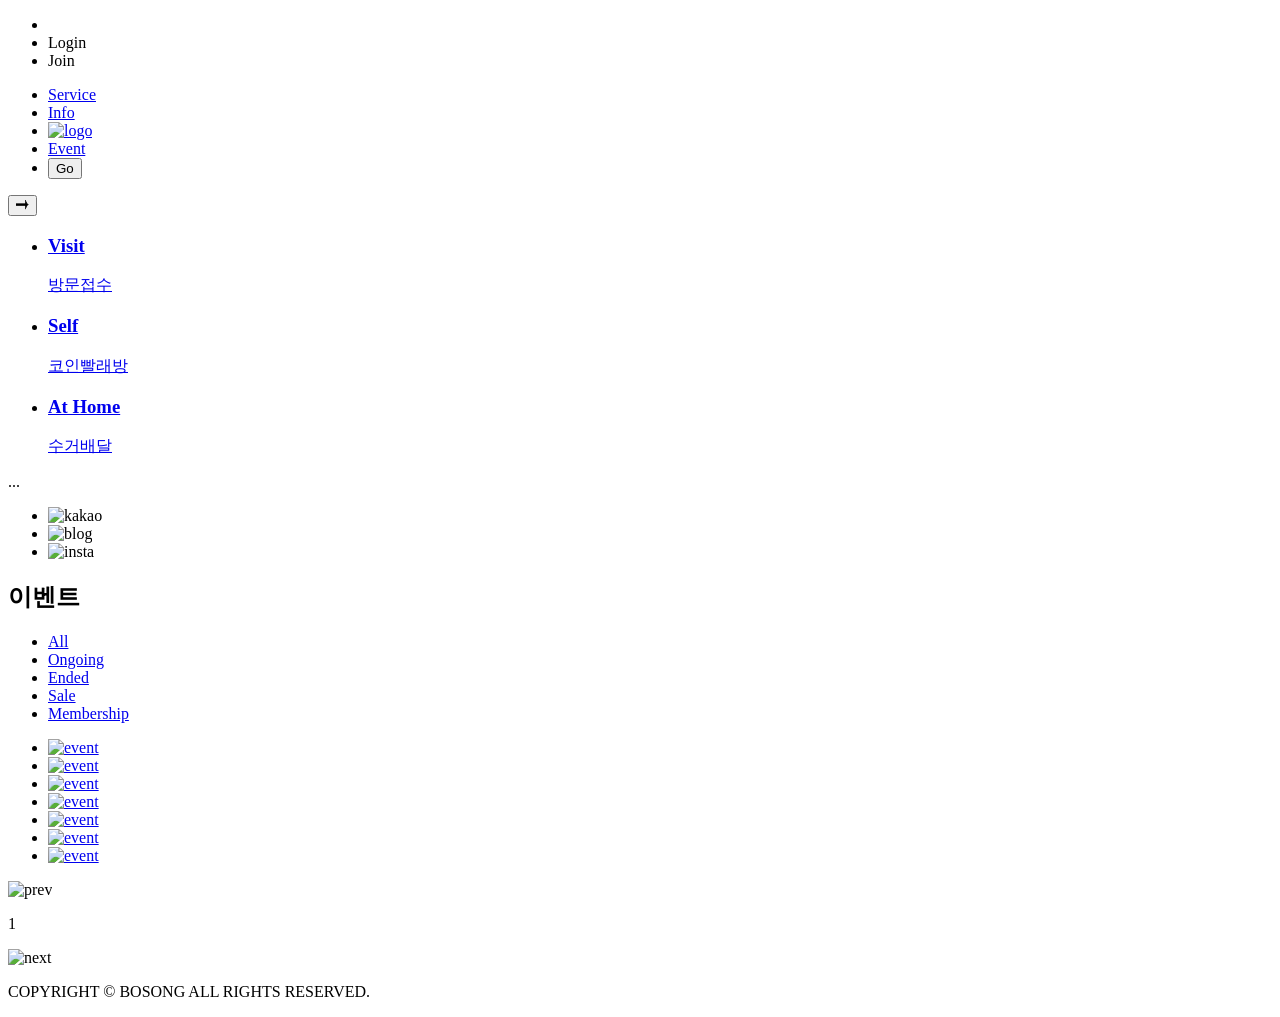
==== event.html @ 14710d62 "Add files via upload" ====
<!DOCTYPE html>
<html lang="ko">
  <head>
    <meta charset="UTF-8" />
    <meta name="viewport" content="width=device-width, initial-scale=1.0" />
    <title>info</title>

    <!-- font -->
    <!-- font-family: "Bricolage Grotesque", sans-serif; -->
    <link rel="preconnect" href="https://fonts.googleapis.com" />
    <link rel="preconnect" href="https://fonts.gstatic.com" crossorigin />
    <link
      href="https://fonts.googleapis.com/css2?family=Bricolage+Grotesque:opsz,wght@12..96,200..800&display=swap"
      rel="stylesheet"
    />

    <!-- font-family: "Pretendard Variable", Pretendard, -apple-system, BlinkMacSystemFont, system-ui, Roboto, "Helvetica Neue", "Segoe UI", "Apple SD Gothic Neo", "Noto Sans KR", "Malgun Gothic", "Apple Color Emoji", "Segoe UI Emoji", "Segoe UI Symbol", sans-serif; -->
    <link rel="stylesheet" href="https://cdn.jsdelivr.net/gh/orioncactus/pretendard@v1.3.9/dist/web/static/pretendard.min.css">


    <!-- Link Swiper's CSS -->
    <link
      rel="stylesheet"
      href="https://cdn.jsdelivr.net/npm/swiper@12/swiper-bundle.min.css"
    />

    <!-- css -->
    <link rel="stylesheet" href="css/reset.css" />
    <link rel="stylesheet" href="css/layout.css" />
    <link rel="stylesheet" href="css/common.css" />
    <link rel="stylesheet" href="css/components.css" />
    <link rel="stylesheet" href="css/header.css" />
    <link rel="stylesheet" href="css/footer.css" />

    <link rel="stylesheet" href="css/pages/event.css" />
  </head>

  <body style="cursor: none">
    <div class="cursor"></div>

    <div id="wrap">
      <div id="header">
        <div class="inner_header">
          <ul class="util">
            <li><a></a></li>
            <li><a>Login</a></li>
            <li><a>Join</a></li>
          </ul>

          <div class="nav">
            <ul class="gnb">
              <li><a href="./service.html">Service</a></li>
              <li><a href="./info.html">Info</a></li>
              <li>
                <a href="./index.html">
                  <div class="logo_wrap">
                    <img src="./images/logo.png" alt="logo" />
                  </div>
                </a>
              </li>
              <li class="active"><a href="./event.html">Event</a></li>
              <li class="quick_go"><button class="open_btn">Go</button></li>
            </ul>
          </div>
        </div>
      </div>

      <div class="modal">
        <div class="modal_btn">
          <button class="close_btn">➝</button>
        </div>

        <div class="modal_section inner_section">
          <ul class="quick_menu">
            <li data-cursor="hover">
              <a href="./service.html?tab=0">
                <h3>Visit</h3>
                <p>방문접수</p>
              </a>
            </li>
            <li data-cursor="hover">
              <a href="./service.html?tab=1">
                <h3>Self</h3>
                <p>코인빨래방</p>
              </a>
            </li>
            <li data-cursor="hover">
              <a href="./service.html?tab=2">
                <h3>At Home</h3>
                <p>수거배달</p>
              </a>
            </li>
          </ul>
        </div>
      </div>

      <div class="floating" data-cursor="hover">
        <div class="fab">
          <div class="fab_main"><p>...</p></div>

          <ul class="fab_menu">
            <li><img src="./images/kakao.svg" alt="kakao" /></li>
            <li><img src="./images/blog.svg" alt="blog" /></li>
            <li><img src="./images/insta.svg" alt="insta" /></li>
          </ul>
        </div>
      </div>

      <div id="section_title">
        <h2 class="text_line" data-text="이벤트">이벤트</h2>
      </div>

      <div id="tab" class="inner_section">
        <div class="gallery-sec">
          <ul class="filter-wrapper filter_btn">
            <li class="see">
              <a href="#" data-filter="*" class="selected">All</a>
            </li>

            <li>
              <a href="#" data-filter=".on">Ongoing</a>
            </li>

            <li>
              <a href="#" data-filter=".off">Ended</a>
            </li>

            <li>
              <a href="#" data-filter=".sale">Sale</a>
            </li>

            <li>
              <a href="#" data-filter=".membership">Membership</a>
            </li>
          </ul>

          <ul class="event-box-wrapper">
            <!-- event 1 -->
            <li class="event-box on">
              <a href="#">
                <div class="event_img">
                  <img
                    src="./images/event1.png"
                    alt="event"
                    class="fluid-img"
                  />
                </div>
              </a>
            </li>
            <!-- event 2 -->
            <li class="event-box off sale">
              <a href="#">
                <div class="event_img">
                  <img
                    src="./images/event2.png"
                    alt="event"
                    class="fluid-img"
                  />
                </div>
              </a>
            </li>
            <!-- event 3 -->
            <li class="event-box on">
              <a href="#">
                <div class="event_img">
                  <img
                    src="./images/event3.png"
                    alt="event"
                    class="fluid-img"
                  />
                </div>
              </a>
            </li>
            <!-- event 4 -->
            <li class="event-box on sale">
              <a href="#">
                <div class="event_img">
                  <img
                    src="./images/event4.png"
                    alt="event"
                    class="fluid-img"
                  />
                </div>
              </a>
            </li>
            <!-- event 5 -->
            <li class="event-box on sale">
              <a href="#">
                <div class="event_img">
                  <img
                    src="./images/event5.png"
                    alt="event"
                    class="fluid-img"
                  />
                </div>
              </a>
            </li>
            <!-- event 6 -->
            <li class="event-box on membership">
              <a href="#">
                <div class="event_img">
                  <img
                    src="./images/event6.png"
                    alt="event"
                    class="fluid-img"
                  />
                </div>
              </a>
            </li>
            <!-- event 7 -->
            <li class="event-box on sale">
              <a href="#">
                <div class="event_img">
                  <img
                    src="./images/event7.png"
                    alt="event"
                    class="fluid-img"
                  />
                </div>
              </a>
            </li>
          </ul>
        </div>

        <div class="pagenum">
          <img src="./images/prev.svg" alt="prev" data-cursor="hover" />
          <p data-cursor="hover">1</p>
          <img src="./images/next.svg" alt="next" data-cursor="hover" />
        </div>
      </div>

      <div id="footer">
        <div class="inner_footer inner_section">
          <!-- <div class="ft_logo">
          <img src="./images/footer_logo.svg" alt="logo" />
        </div> -->

          <div class="ft_decs">
            <!-- <ul>
            <li>개인정보처리방침</li>
            <li>이용약관</li>
            <li>이메일무단수집거부</li>
          </ul> -->
            <p>
              <!-- 대표 김보송 | 본사 서울특별시 ○○구 ○○로 <br />
            사업자등록번호 123-45-67890 | 고객센터 1234-5678 <br /> -->
              COPYRIGHT © BOSONG ALL RIGHTS RESERVED.
            </p>
          </div>

          <!-- <ul class="ft_sns">
          <li>
            <a href="#">
              <img src="./images/kakao.png" alt="kako" />
            </a>
          </li>
          <li>
            <a href="#"><img src="./images/insta.png" alt="insta" /></a>
          </li>
          <li><a href="#"><img src="./images/blog.png" alt="blog" /></a></li>
        </ul> -->
        </div>
      </div>
    </div>

    <!-- cursor -->
    <script src="js/cursor.js"></script>

    <!-- floating -->
    <script src="js/floating.js"></script>

    <!-- filter -->
    <script src="js/filtertab.js"></script>

    <!-- popup js -->
    <script src="js/popup.js"></script>
  </body>
</html>
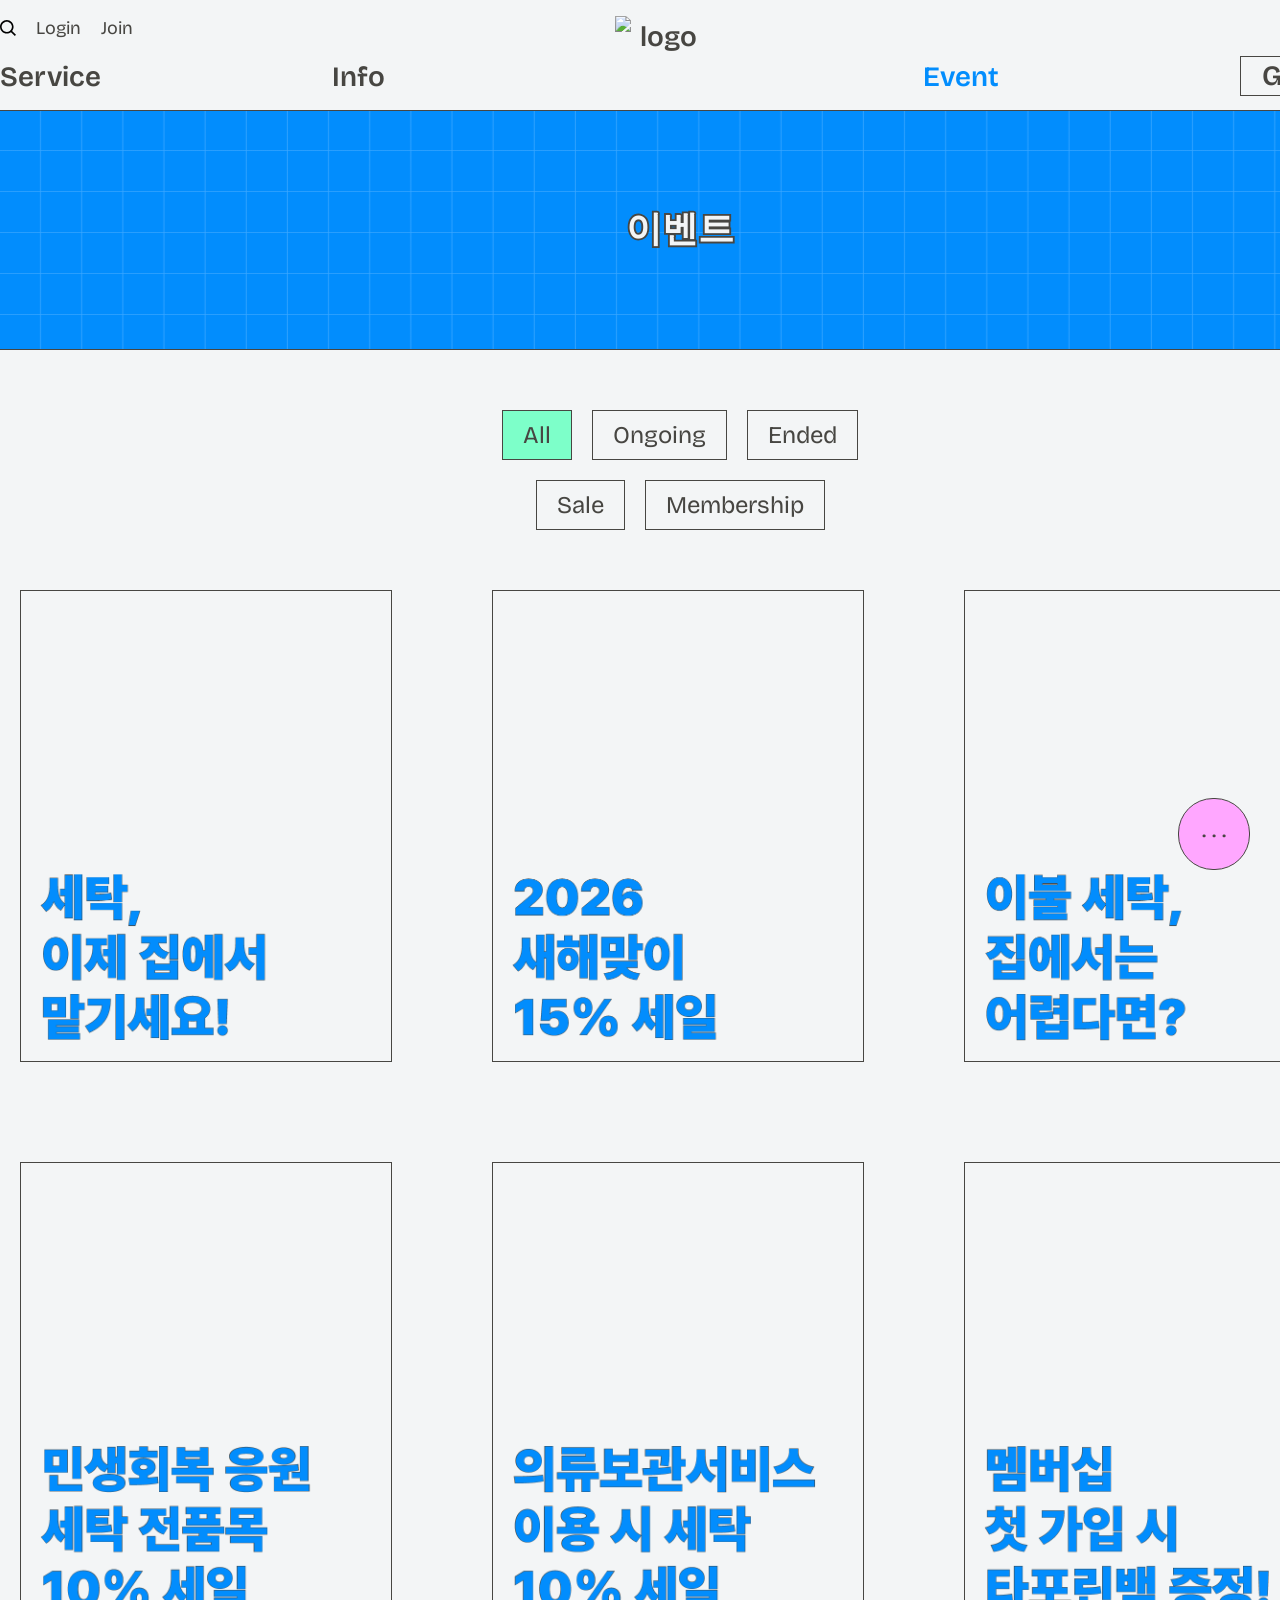
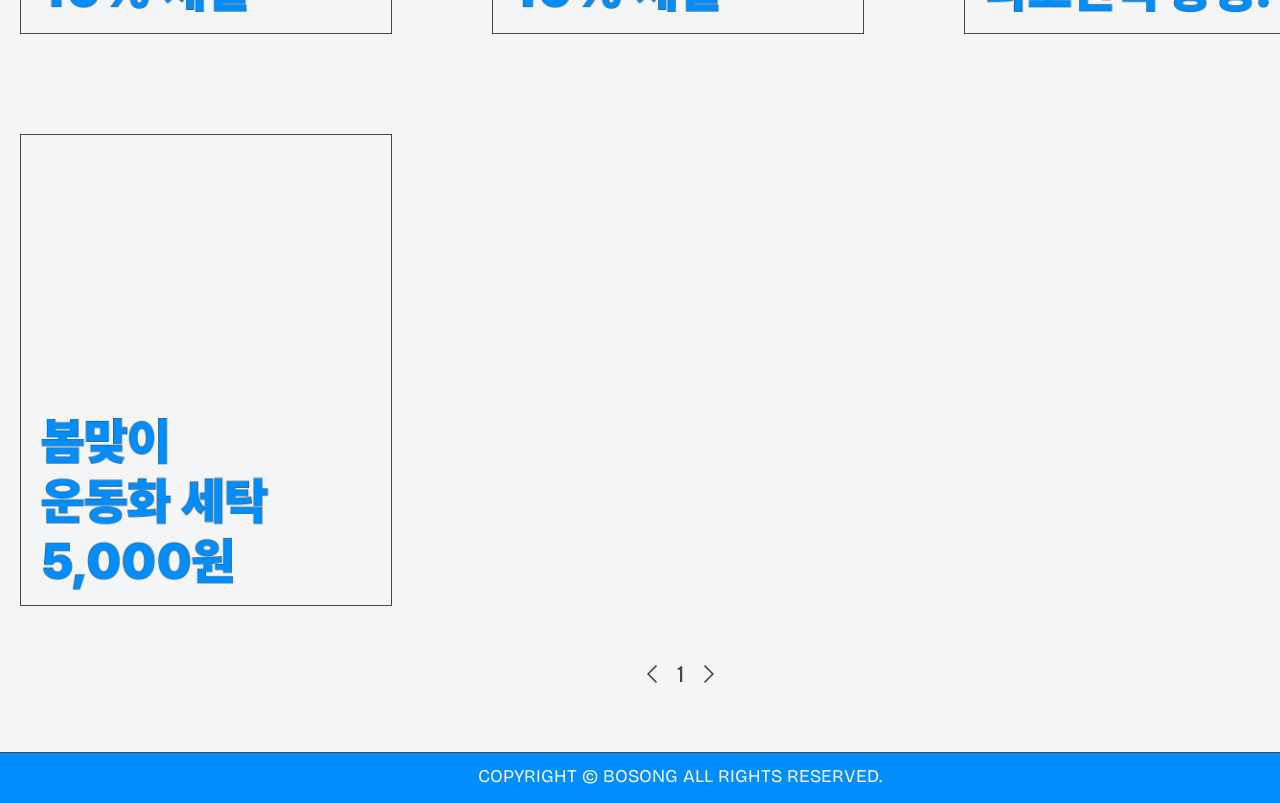
==== commit 3252d051: "Update event.html" ====
--- a/event.html
+++ b/event.html
@@ -2,7 +2,7 @@
 <html lang="ko">
   <head>
     <meta charset="UTF-8" />
-    <meta name="viewport" content="width=device-width, initial-scale=1.0" />
+    <meta name="viewport" content="width=1360" />
     <title>info</title>
 
     <!-- font -->
--- a/css/layout.css
+++ b/css/layout.css
@@ -0,0 +1,5 @@
+.inner_section {
+  width: 1320px;
+  margin: 0 auto;
+  text-align: center;
+}
--- a/css/common.css
+++ b/css/common.css
@@ -0,0 +1,193 @@
+/* 기본 */
+svg {
+  color: #111;
+}
+
+html,
+body {
+  overflow-x: hidden;
+  scrollbar-width: none;
+}
+
+body {
+  font-family: "Bricolage Grotesque", "Pretendard Variable", Pretendard,
+    -apple-system, BlinkMacSystemFont, system-ui, Roboto, "Helvetica Neue",
+    "Segoe UI", "Apple SD Gothic Neo", "Noto Sans KR", "Malgun Gothic",
+    sans-serif;
+
+  font-size: 24px;
+  font-weight: 400;
+  line-height: 1.5;
+  color: #474642;
+
+  background-color: #f3f5f6;
+
+  cursor: none !important;
+}
+
+#wrap {
+  min-width: 1360px;
+}
+
+.standard p,
+.util a,
+.laundry_text p,
+.quick_menu p {
+  font-size: 16px;
+}
+
+/* 커서 공통 */
+.cursor {
+  opacity: 0;
+  transition: opacity 0.2s ease;
+
+  width: 100%;
+  height: 80px;
+  pointer-events: none;
+  z-index: 9999;
+
+  background: url("../cursor/cursor_d.svg") no-repeat center / contain;
+
+  position: fixed;
+  top: 0;
+  left: 0;
+  transform: translate(-48.6%, -3%);
+}
+
+.cursor.hover {
+  background: url("../cursor/cursor_a.svg") no-repeat center / contain;
+}
+
+.cursor.click {
+  background: url("../cursor/cursor_c.svg") no-repeat center / contain;
+}
+
+/* 인트로 */
+#intro {
+  position: fixed;
+  top: 0;
+  left: 0;
+  width: 100%;
+  height: 100%;
+  background: #000;
+  z-index: 9999;
+
+  display: flex;
+  justify-content: center;
+  align-items: center;
+}
+
+#intro video {
+  width: 100%;
+  height: 100%;
+  object-fit: cover;
+}
+
+#intro.hide {
+  opacity: 0;
+  pointer-events: none;
+  transition: 0.5s;
+}
+
+/* 플로팅 */
+.floating {
+  position: fixed;
+  right: 30px;
+  bottom: 30px;
+  z-index: 999;
+}
+
+/* 전체 박스 */
+.fab {
+
+  
+  width: 70px;
+  height: 70px;
+  background-color: #ffa7ff;
+  border: 1.5px solid #474642;
+  border-radius: 35px;
+
+  overflow: hidden;
+
+  transition: 0.4s ease;
+}
+
+/* 펼쳐질 때 */
+.fab.active {
+  height: 250px;
+}
+
+/* 메인 버튼 */
+.fab_main {
+  height: 65px;
+  display: flex;
+  justify-content: center;
+  align-items: center;
+  cursor: pointer;
+}
+
+.fab_main p {
+  letter-spacing: 5px;
+  padding: 0 0 5px 5px;
+}
+
+/* 메뉴 리스트 */
+.fab_menu {
+  margin-top: auto; 
+  padding: 0;
+  margin: 0;
+}
+
+
+.fab_menu li {
+  height: 60px;
+  display: flex;
+  justify-content: center;
+  align-items: center;
+
+  opacity: 0;
+  transform: translateY(20px);
+  transition: 0.3s;
+}
+
+.fab_menu img {
+  width: 30px;
+  height: 30px;
+  display: block;
+}
+
+
+
+/* 펼쳐질 때 메뉴 등장 */
+.fab.active .fab_menu li {
+  opacity: 1;
+  transform: translateY(0);
+}
+
+/* 순차 등장 */
+.fab.active .fab_menu li:nth-child(1) {
+  transition-delay: 0.05s;
+}
+.fab.active .fab_menu li:nth-child(2) {
+  transition-delay: 0.1s;
+}
+.fab.active .fab_menu li:nth-child(3) {
+  transition-delay: 0.15s;
+}
+
+/* 
+한글
+16px small p 
+20px laundry_text h3
+24px 기본 p, h3
+48px title h2
+
+영문
+18px util
+28px menu h3
+
+디자인
+24.5px
+55px
+120px
+*/
--- a/css/components.css
+++ b/css/components.css
@@ -0,0 +1,121 @@
+/* 메인 페이지 타이틀 */
+.title_wrap {
+  padding-top: 140px;
+  margin-bottom: 80px;
+}
+
+.title_wrap h2 {
+  display: block;
+
+  font-size: 48px;
+  font-weight: 800;
+  color: #f3f5f6;
+
+  position: relative;
+  z-index: 1;
+}
+
+.title_wrap p {
+  padding-top: 25px;
+}
+
+.title_wrap h2::after {
+  display: block;
+  content: attr(data-text);
+
+  z-index: -1;
+  width: 100%;
+  color: #474642;
+  -webkit-text-stroke: 3.7px #474642;
+  white-space: pre;
+
+  position: absolute;
+  top: 0;
+  left: 0;
+}
+
+/* 서브페이지 타이틀 */
+#section_title {
+  margin-top: 110px;
+  height: 240px;
+  /* background-color: #028dfd; */
+  background: linear-gradient(to bottom, transparent 39.5px, #3ba7ff 41px) 0 0 /
+      100vw 41px repeat-y,
+    linear-gradient(to right, transparent 39.5px, #3ba7ff 41.15px) 0 0 / 41.15px 100vh
+      repeat-x #028dfd;
+
+  border-bottom: 1.5px solid #474642;
+
+  display: flex;
+  justify-content: center;
+  align-items: center;
+
+  box-sizing: border-box;
+}
+
+.text_line {
+  display: block;
+
+  color: #f3f5f6;
+
+  position: relative;
+  z-index: 1;
+}
+
+.text_line::after {
+  display: block;
+  content: attr(data-text);
+  white-space: pre-line;
+
+  z-index: -1;
+  width: 100%;
+  color: #474642;
+  -webkit-text-stroke: 3.7px #474642;
+
+  position: absolute;
+  top: 0;
+  left: 0;
+}
+
+/* 텝 설정 */
+.content_wrap {
+  display: none;
+}
+
+.content_wrap.active {
+  display: block;
+}
+
+/* 퀵메뉴 */
+
+.quick_menu {
+  margin-top: 30px;
+  display: flex;
+  justify-content: center;
+  text-align: center;
+  gap: 120px;
+}
+
+.quick_menu li {
+  width: 280px;
+  height: 80px;
+
+  border: 1.5px solid #474642;
+  background-color: #f3f5f6;
+}
+
+.quick_menu h3 {
+  font-size: 28px;
+  padding-top: 8px;
+}
+
+.quick_menu p {
+  margin-top: -5px;
+  /* font-size: 16px; */
+}
+
+.quick_menu li:hover {
+  background-color: #028dfd;
+  color: #f3f5f6;
+  transition: all 0.15s ease;
+}
--- a/css/header.css
+++ b/css/header.css
@@ -0,0 +1,174 @@
+/* 공통 */
+#header {
+  width: 100%;
+  height: 110px;
+  background-color: #f3f5f6;
+  border-bottom: 1.5px solid #474642;
+
+  position: fixed;
+  top: 0;
+  left: 0;
+
+  z-index: 99;
+}
+
+.inner_header {
+  width: 1320px;
+  margin: 0 auto;
+
+  position: relative;
+}
+
+/* util */
+.util {
+  display: flex;
+  gap: 20px;
+
+  position: absolute;
+  top: 15px;
+}
+
+.util a {
+  display: block;
+  font-size: 18px;
+}
+
+.util li:nth-child(1) a {
+  width: 16px;
+  height: 16px;
+  margin-top: 5px;
+  background-size: contain;
+  background: url("../images/search.svg") no-repeat center;
+}
+
+/* 메뉴 */
+.gnb {
+  display: flex;
+  justify-content: space-between;
+}
+
+.gnb li {
+  margin-top: 40px;
+  width: 115px;
+}
+
+.gnb a,
+.open_btn,
+.close_btn {
+  display: block;
+
+  font-family: "Bricolage Grotesque";
+  font-size: 28px;
+  font-weight: 600;
+  text-align: center;
+
+  height: 2.5rem;
+  padding: 1rem 0;
+}
+
+.gnb li:nth-child(1) a {
+  padding-left: 0;
+  text-align: left;
+}
+
+.gnb li:hover a,
+.gnb li.active a {
+  color: #028dfd;
+  transition: all 0.15s ease;
+}
+
+/* logo */
+.gnb li:nth-child(3) {
+  display: flex;
+  justify-content: center;
+  align-items: center;
+
+  margin-top: 10px;
+  padding: 0;
+}
+
+.gnb li:nth-child(3) a {
+  display: block;
+  width: 90px;
+  height: 90px;
+  margin: 0;
+  padding: 0;
+}
+
+.logo_wrap img {
+  display: block;
+  width: 100%;
+}
+
+/* modal button */
+.quick_go {
+  display: flex;
+  justify-content: end;
+}
+
+.open_btn {
+  width: 80px;
+  color: #474642;
+  background-color: #f3f5f6;
+  border: 1.5px solid #474642;
+
+  padding: 0.1rem 0;
+  margin-top: 1rem;
+
+  position: absolute;
+  right: 0;
+  top: 40px;
+}
+
+.quick_go:hover .open_btn {
+  color: #f3f5f6;
+  background-color: #028dfd;
+  transition: all 0.15s ease;
+}
+
+/* modal popup */
+.modal {
+  width: 100%;
+  height: 100vh;
+  background-color: #f3f5f6;
+
+  position: fixed;
+  top: 0;
+  left: 0;
+  z-index: 100;
+
+  display: none;
+}
+
+.modal.on {
+  display: block;
+}
+
+.modal_btn {
+  width: 1320px;
+  margin: 0 auto;
+  position: relative;
+}
+
+.close_btn {
+  width: 80px;
+  color: #f3f5f6;
+  background-color: #028dfd;
+  border: 1.5px solid #474642;
+
+  padding: 0.1rem 0;
+  margin-top: 1rem;
+
+  position: absolute;
+  right: 0;
+  top: 40px;
+}
+
+.modal_section {
+  width: 100%;
+  height: 100%;
+
+  display: flex;
+  justify-content: center;
+  align-items: center;
+}
--- a/css/footer.css
+++ b/css/footer.css
@@ -0,0 +1,56 @@
+#footer {
+  margin-top: 60px;
+  height: 50px;
+  background-color: #028dfd;
+  border-top: 1.5px solid #474642;
+  font-size: 18px;
+  color: #f3f5f6;
+
+  overflow: hidden;
+}
+
+.inner_footer {
+  padding-top: 10px;
+  text-align: center;
+
+  display: flex;
+  justify-content: center;
+  align-items: center;
+}
+
+.ft_decs {
+}
+
+/* .ft_logo {
+  width: 150px;
+  display: flex;
+  align-items: center;
+}
+
+
+.ft_decs ul {
+  display: flex;
+  gap: 30px;
+}
+
+.ft_sns {
+  height: 30px;
+  display: flex;
+  justify-content: flex-end;
+  gap: 20px;
+}
+
+.ft_sns a {
+  display: block;
+}
+
+.ft_sns a:hover img {
+  opacity: 1;
+}
+
+.ft_sns img {
+  width: 40px;
+  opacity: 0.9;
+}
+
+ */
--- a/css/pages/event.css
+++ b/css/pages/event.css
@@ -0,0 +1,61 @@
+#tab {
+}
+
+.filter_btn {
+  width: 30%;
+  margin: 0 auto;
+
+  display: flex;
+  justify-content: center;
+  flex-wrap: wrap;
+  gap: 20px;
+  padding: 60px;
+
+  position: relative;
+}
+
+.filter_btn li a {
+  display: block;
+  border: 1.5px solid #474642;
+  padding: 6px 20px;
+}
+
+.filter_btn li a.selected {
+  background-color: #7dffc9;
+}
+
+.event-box-wrapper {
+  display: flex;
+  justify-content: flex-start;
+  flex-wrap: wrap;
+  gap: 100px;
+}
+
+.event-box {
+  width: 370px;
+  height: 470px;
+  border: 1.5px solid #474642;
+  /* background-color: #ebffb9; */
+}
+
+.event-box:hover{
+  background-color: #f3f5f6;
+  box-shadow: 0 0 10px #ebffb9;
+}
+
+.event_img img{
+  width: 370px;
+  height: 470px;
+}
+
+.pagenum {
+  margin-top: 50px;
+  display: flex;
+  justify-content: center;
+  gap: 20px;
+}
+
+.pagenum img {
+  display: block;
+  width: 10px;
+}
